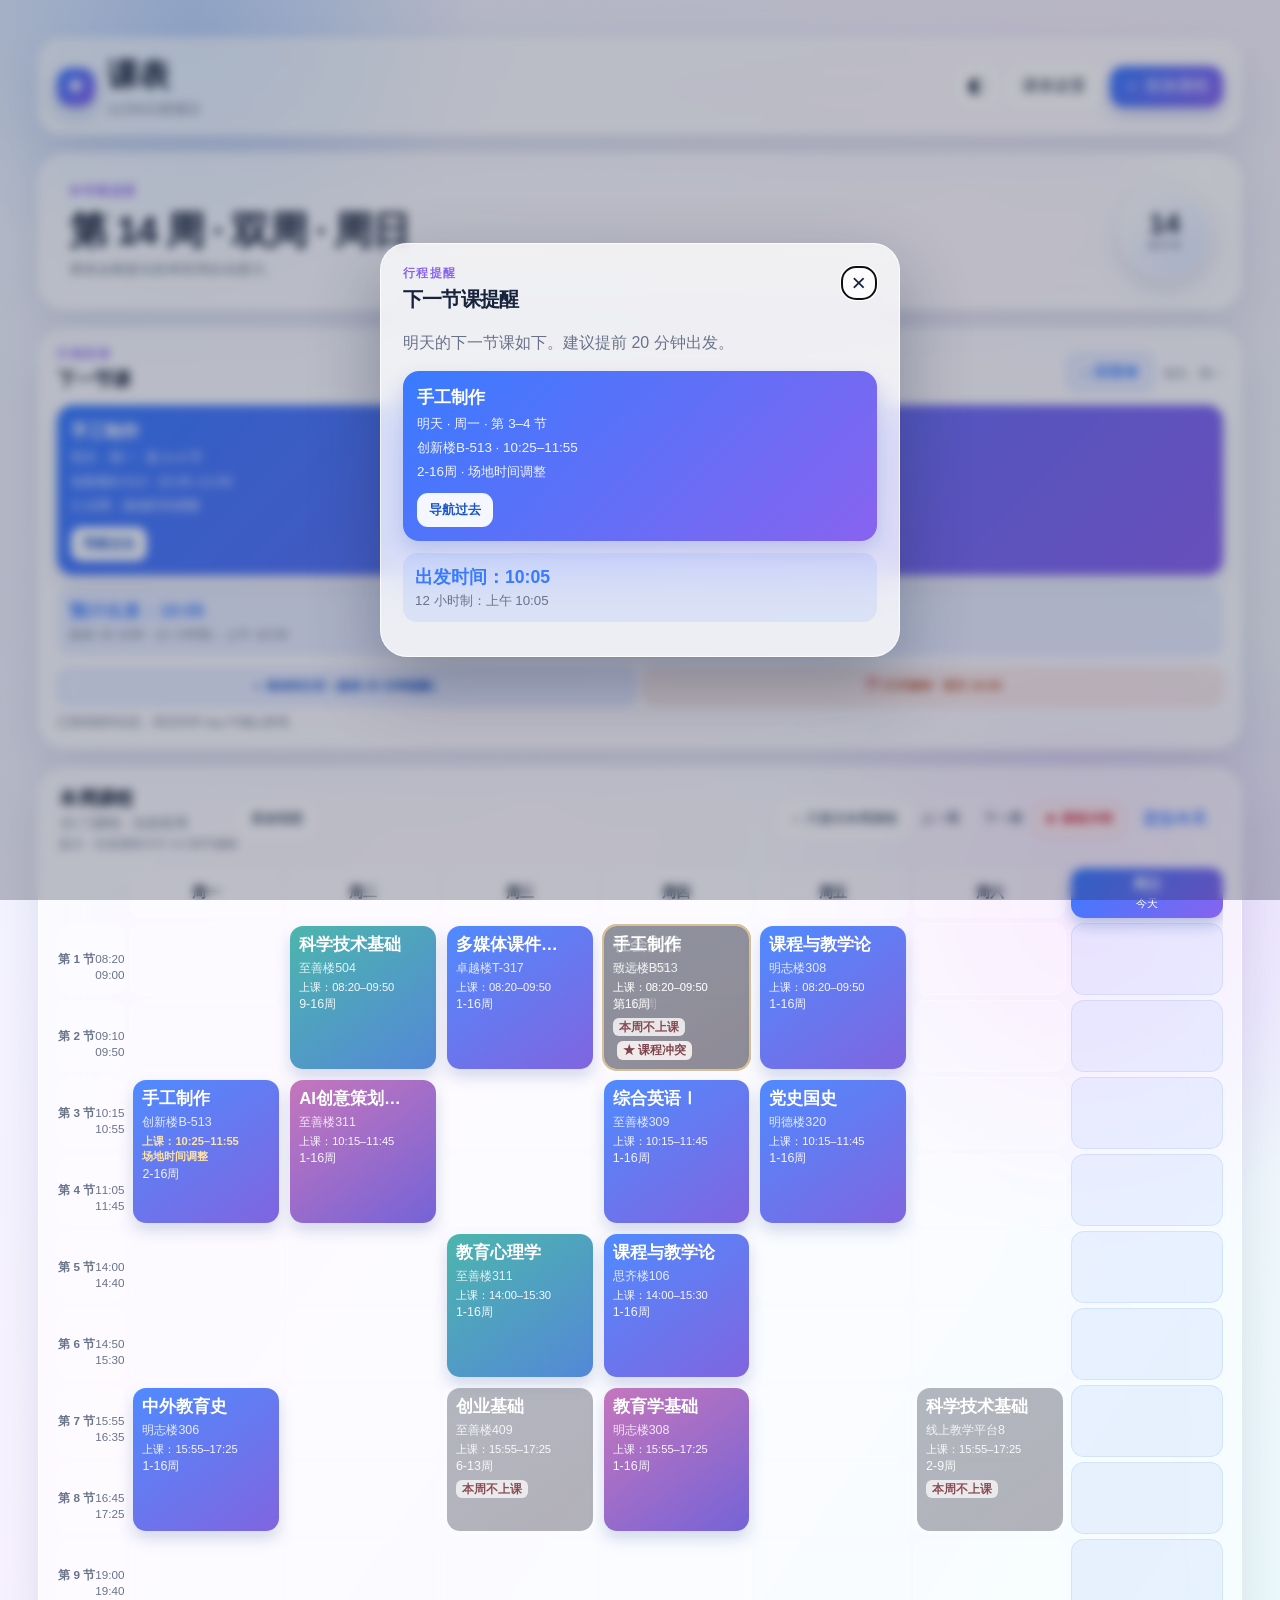
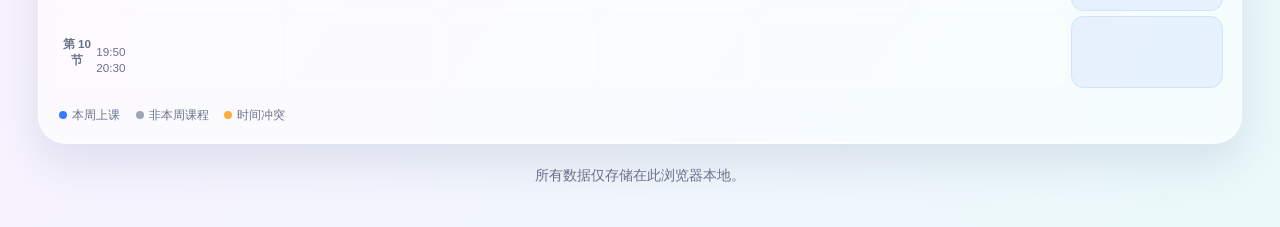
==== index.html @ 473b809e "feat: assist setting next lesson alarm" ====
<!doctype html>
<html lang="zh-CN">
<head>
  <meta charset="utf-8">
  <meta name="viewport" content="width=device-width, initial-scale=1, viewport-fit=cover">
  <meta name="theme-color" content="#eef4ff">
  <meta name="apple-mobile-web-app-capable" content="yes">
  <meta name="apple-mobile-web-app-status-bar-style" content="default">
  <meta name="apple-mobile-web-app-title" content="课表">
  <meta name="mobile-web-app-capable" content="yes">
  <title>V课表</title>
  <link rel="manifest" href="manifest.json">
  <link rel="apple-touch-icon" href="icons/apple-touch-icon.png">
  <link rel="stylesheet" href="styles.css">
  <style>
    .course-name { font-size: 1.05rem; line-height: 1.28; }
    .course-place, .course-week { font-size: .78rem; line-height: 1.35; white-space: nowrap; overflow: hidden; text-overflow: ellipsis; }
    .course-week { margin-top: 2px; opacity: .92; }
    .course.inactive { opacity: 1; filter: saturate(.38); background: linear-gradient(145deg, rgba(97,113,150,.5), rgba(110,100,139,.5)); box-shadow: none; }
    .course-status { display: inline-block; margin-top: 5px; padding: 2px 6px; border-radius: 6px; background: rgba(255,255,255,.72); color: #d9364b; font-size: .74rem; font-weight: 800; line-height: 1.2; }
    .course-conflict-status { display: inline-block; margin: 5px 0 0 4px; padding: 2px 6px; border-radius: 6px; background: rgba(255, 235, 238, .94); color: #c72f46; font-size: .74rem; font-weight: 800; line-height: 1.2; }
    .backup-zone { margin-top: 20px; padding: 13px; border-radius: 15px; background: rgba(57, 123, 255, .08); font-size: .8rem; }
    .backup-zone p { margin: 0 0 9px; color: var(--blue); font-weight: 650; }
    .backup-zone div { display: flex; gap: 8px; flex-wrap: wrap; }
    .backup-zone small { display: block; margin-top: 9px; color: var(--muted); line-height: 1.4; }
    .modal { max-height: calc(100vh - 24px); overflow: auto; }
    .table-actions { display: flex; align-items: center; gap: 4px; }
    .week-only-btn { margin-left: auto; padding: 8px 12px; border-radius: 13px; color: var(--muted); background: rgba(255,255,255,.5); border: 1px solid var(--line); font-size: .84rem; font-weight: 700; }
    .week-only-btn::before { content: '○'; margin-right: 5px; font-size: 1rem; vertical-align: -1px; }
    .week-only-btn.is-active { color: #fff; background: linear-gradient(125deg, var(--blue), var(--violet)); box-shadow: 0 6px 13px rgba(86,111,190,.28); }
    .week-only-btn.is-active::before { content: '✓'; }
    .week-nav { display: flex; gap: 4px; }
    .week-nav-btn { padding: 8px 10px; border-radius: 11px; color: var(--muted); background: transparent; font-size: .8rem; font-weight: 700; }
    .week-nav-btn:hover { background: rgba(255,255,255,.55); color: var(--blue); }
    .current-week-btn { color: var(--blue); background: rgba(57,123,255,.1); }
    .schedule-edit-hint { margin: 4px 0 0; color: var(--muted); font-size: .72rem; }
    .course-time { margin-top: 4px; color: rgba(255,255,255,.94); font-size: .7rem; line-height: 1.25; }
    .course-time.adjusted { color: #ffe4a8; font-weight: 750; }
    .course-time small { display: block; margin-top: 2px; font-size: .66rem; font-weight: 650; }
    .setting-check { display: flex; align-items: center; gap: 9px; padding: 10px 12px; border-radius: 12px; background: rgba(57,123,255,.08); color: var(--ink); }
    .setting-check input { width: auto; margin: 0; accent-color: var(--blue); }
    .reminder-dialog { padding: 22px; }
    .reminder-dialog h2 { font-size: 1.25rem; }
    .reminder-message { margin: 8px 0 16px; color: var(--muted); line-height: 1.55; }
    .reminder-time { margin: 12px 0; padding: 12px; border-radius: 14px; color: var(--ink); background: rgba(57,123,255,.1); }
    .reminder-time strong { display: block; color: var(--blue); font-size: 1.1rem; }
    .reminder-time small { display: block; margin-top: 3px; color: var(--muted); }
    .calendar-actions { display: grid; grid-template-columns: repeat(2, minmax(0, 1fr)); gap: 8px; margin-top: 10px; }
    .calendar-add-btn, .alarm-add-btn { padding: 10px 9px; border-radius: 13px; color: #1b55c8; background: rgba(57,123,255,.1); border: 1px solid rgba(57,123,255,.2); font-size: .78rem; font-weight: 800; line-height: 1.25; }
    .alarm-add-btn { color: #b55330; background: rgba(222,105,65,.1); border-color: rgba(222,105,65,.2); }
    .alarm-help { grid-column: 1 / -1; margin: 0; color: var(--muted); font-size: .72rem; line-height: 1.4; }
    .reminder-course { padding: 14px; border-radius: 16px; color: white; background: linear-gradient(135deg, var(--blue), var(--violet)); box-shadow: 0 8px 18px rgba(70,93,168,.2); }
    .reminder-course h3 { margin: 0; font-size: 1.08rem; }
    .reminder-course p { margin: 6px 0 0; font-size: .84rem; opacity: .92; }
    .reminder-nav-btn { margin-top: 12px; padding: 8px 12px; border-radius: 11px; color: #1b55c8; background: rgba(255,255,255,.94); font-size: .82rem; font-weight: 800; }
    .next-course-card { margin: 18px 0; padding: 18px; border-radius: 28px; }
    .next-course-heading { display: flex; align-items: end; justify-content: space-between; gap: 14px; }
    .next-course-heading h2 { margin: 0; font-size: 1.2rem; letter-spacing: -.04em; }
    .next-course-heading h2.is-current { color: #d94c43; }
    .next-course-heading .muted { text-align: right; font-size: .78rem; }
    .next-course-actions { display: flex; align-items: center; justify-content: flex-end; gap: 9px; }
    .dorm-map-btn { padding: 10px 15px; border-radius: 14px; color: var(--blue); background: rgba(57,123,255,.1); border: 1px solid rgba(57,123,255,.18); font-size: .92rem; font-weight: 800; white-space: nowrap; }
    .next-course-content { margin-top: 12px; }
    .next-course-content .reminder-course { min-height: 0; }
    .current-course-section { margin-top: 14px; }
    .next-lesson-label { margin: 15px 0 7px; color: var(--muted); font-size: .82rem; font-weight: 800; }
    .current-course-section .reminder-course { background: linear-gradient(135deg, #e87961, #b75eaa); }
    .next-course-empty { margin: 0; padding: 12px 0 2px; color: var(--muted); font-size: .88rem; }
    .compact-view-btn { padding: 8px 12px; border-radius: 13px; color: var(--muted); background: rgba(255,255,255,.5); border: 1px solid var(--line); font-size: .84rem; font-weight: 700; }
    .compact-view-btn.is-active { color: #fff; background: linear-gradient(125deg, var(--blue), var(--violet)); box-shadow: 0 6px 13px rgba(86,111,190,.28); }
    .schedule.compact { grid-template-columns: 52px repeat(7, minmax(54px, 1fr)); min-width: 0; gap: 3px; }
    .schedule.compact .course { position: relative; display: grid; grid-template-rows: 1fr 1fr; margin: 1px; padding: 6px 5px; border-radius: 10px; }
    .schedule.compact .course-name, .schedule.compact .course-place { display: -webkit-box; overflow: hidden; overflow-wrap: anywhere; word-break: break-word; -webkit-box-orient: vertical; }
    .schedule.compact .course-name { grid-row: 1; align-self: start; width: 100%; -webkit-line-clamp: 4; font-size: .62rem; line-height: 1.22; }
    .schedule.compact .course-place { grid-row: 2; align-self: start; width: 100%; margin: 0; -webkit-line-clamp: 4; font-size: .55rem; line-height: 1.22; }
    .schedule.compact .course button { position: absolute; top: 2px; right: 2px; z-index: 1; }
    .schedule.compact .course-time, .schedule.compact .course-week, .schedule.compact .course-status, .schedule.compact .course-conflict-status { display: none; }
    .schedule.compact .day-head { font-size: .72rem; }
    .schedule.compact .day-head small { display: none; }
    .conflict-btn { color: #cf3048; background: rgba(255, 237, 240, .74); border: 1px solid rgba(207, 48, 72, .25); border-radius: 13px; padding: 8px 11px; font-weight: 750; font-size: .8rem; }
    .conflict-btn:hover { filter: brightness(.96); }
    .conflict-dialog-content { padding: 22px; }
    .red-eyebrow { color: #cf3048; }
    .conflict-cards { display: grid; gap: 10px; margin-top: 14px; }
    .conflict-card { padding: 13px; border-radius: 15px; background: rgba(255, 243, 245, .72); border: 1px solid rgba(207, 48, 72, .2); }
    .conflict-card h3 { margin: 0; font-size: 1rem; }
    .conflict-card p { margin: 5px 0 0; color: var(--muted); font-size: .82rem; }
    @media (max-width:650px) { .table-toolbar { flex-wrap: wrap; gap: 6px; } .week-only-btn { margin-left: 0; } .week-nav { order: 3; width: 100%; } .table-actions { margin-left: auto; } .conflict-btn { padding: 7px 8px; } .conflict-dialog-content { padding: 18px; } .next-course-card { margin: 12px 0; padding: 14px; border-radius: 22px; } .next-course-heading { align-items: start; } .next-course-heading .muted { max-width: 45%; } .next-course-actions { flex-direction: column; align-items: flex-end; gap: 4px; } .schedule.compact { grid-template-columns: 42px repeat(7, minmax(0, 1fr)); min-width: 0; } .schedule.compact .time-label { font-size: .61rem; line-height: 1.2; } }
    @media (max-width:650px) {
      .topbar { flex-wrap: wrap; }
      .brand { width: 100%; }
      .header-actions { width: 100%; justify-content: flex-end; flex-wrap: wrap; }
      .header-actions .secondary-btn { display: inline-flex; }
      .header-actions .primary-btn, .header-actions .secondary-btn { padding: 9px 11px; font-size: .88rem; }
      .course-name, .course-place { white-space: normal; overflow: visible; text-overflow: clip; overflow-wrap: anywhere; word-break: break-word; }
      .course-name { font-size: .95rem; line-height: 1.2; }
      .course-place { font-size: .72rem; line-height: 1.25; margin-top: 3px; }
      .course-week { white-space: normal; font-size: .7rem; }
      .schedule { grid-template-columns: 64px repeat(7, minmax(102px, 1fr)); min-width: 778px; }
      .course { padding: 7px; }
    }
    @media (pointer: coarse) { .course button { display: none; } }
  </style>
</head>
<body>
  <div class="aurora a"></div><div class="aurora b"></div><div class="grain"></div>
  <main class="app-shell">
    <header class="topbar glass">
      <div class="brand"><span class="brand-mark">✦</span><div><h1 id="scheduleTitle">课表</h1><p id="todayText">正在读取日期…</p></div></div>
      <div class="header-actions">
        <button class="icon-btn" id="themeBtn" aria-label="切换外观">◐</button>
        <button class="secondary-btn" id="settingsBtn">课表设置</button>
        <button class="primary-btn" id="addBtn">＋ 添加课程</button>
      </div>
    </header>

    <section class="hero glass">
      <div><p class="eyebrow">本学期进度</p><h2 id="weekStatus">加载中</h2><p id="termHint" class="muted"></p></div>
      <div class="week-orb"><span id="weekNumber">—</span><small>教学周</small></div>
    </section>

    <section class="next-course-card glass" aria-live="polite">
      <div class="next-course-heading"><div><p class="eyebrow">行程安排</p><h2 id="itineraryTitle">下一节课</h2></div><div class="next-course-actions"><button id="dormMapBtn" class="dorm-map-btn" type="button">⌂ 回宿舍</button><p id="nextCourseStatus" class="muted"></p></div></div>
      <section id="currentCourseSection" class="current-course-section" hidden><div id="currentCourseContent"></div></section>
      <div id="nextCourseContent" class="next-course-content"></div>
    </section>

    <section class="timetable-card glass">
      <div class="table-toolbar"><div><h2>本周课程</h2><p id="scheduleHint" class="muted">课程会随单双周自动显示</p><p class="schedule-edit-hint">提示：长按课程卡片 0.5 秒可编辑</p></div><button id="compactViewBtn" class="compact-view-btn" type="button" aria-pressed="false">紧凑视图</button><button id="weekOnlyBtn" class="week-only-btn" type="button" aria-pressed="false">只显示本周课程</button><div class="week-nav" aria-label="教学周切换"><button id="prevWeekBtn" class="week-nav-btn" type="button">上一周</button><button id="nextWeekBtn" class="week-nav-btn" type="button">下一周</button><button id="currentWeekBtn" class="week-nav-btn current-week-btn" type="button" hidden>回到本周</button></div><div class="table-actions"><button id="conflictBtn" class="conflict-btn" hidden>★ 课程冲突</button><button id="todayBtn" class="text-btn">定位今天</button></div></div>
      <div class="schedule-scroll"><div id="schedule" class="schedule" aria-label="周课表"></div></div>
      <p class="legend"><i class="dot active"></i>本周上课 <i class="dot inactive"></i>非本周课程 <i class="dot conflict"></i>时间冲突</p>
    </section>
    <footer>所有数据仅存储在此浏览器本地。</footer>
  </main>

  <dialog id="courseDialog" class="modal glass">
    <form id="courseForm" method="dialog">
      <div class="modal-head"><div><p class="eyebrow">课程信息</p><h2 id="courseDialogTitle">添加课程</h2></div><button type="button" class="icon-btn close" data-close="courseDialog">×</button></div>
      <input id="courseId" type="hidden">
      <label>课程名称<input id="courseName" required maxlength="40" placeholder="例如：高等数学"></label>
      <label>教学地点<input id="courseLocation" maxlength="50" placeholder="例如：教学楼 A302"></label>
      <div class="form-grid"><label>星期<select id="courseDay"></select></label><label>开始节次<select id="courseStart"></select></label></div>
      <div class="form-grid"><label>连续节数<select id="courseDuration"></select></label><label>上课周类型<select id="courseWeekType"><option value="all">每周</option><option value="odd">单周</option><option value="even">双周</option></select></label></div>
      <div class="form-grid"><label>起始教学周<select id="courseWeekStart"></select></label><label>结束教学周<select id="courseWeekEnd"></select></label></div>
      <p id="conflictNotice" class="notice" hidden></p>
      <div class="modal-actions"><button type="button" class="danger-btn" id="deleteCourseBtn" hidden>删除课程</button><button type="button" class="secondary-btn" data-close="courseDialog">取消</button><button type="submit" class="primary-btn">保存课程</button></div>
    </form>
  </dialog>

  <dialog id="settingsDialog" class="modal glass">
    <form id="settingsForm" method="dialog">
      <div class="modal-head"><div><p class="eyebrow">个性化</p><h2>课表设置</h2></div><button type="button" class="icon-btn close" data-close="settingsDialog">×</button></div>
      <label>课表名称<input id="scheduleName" type="text" maxlength="24" required placeholder="例如：大三下"></label>
      <label>教学周开始日期<input id="termStart" type="date" required></label>
      <p class="field-help">开始日所在的自然周将作为第 1 教学周。</p>
      <div class="form-grid"><label>每天课节数<select id="periodCount"></select></label><label>每节时长（分钟）<input id="periodMinutes" type="number" min="15" max="240" step="5" required></label></div>
      <label class="setting-check"><input id="usePresetTimes" type="checkbox">使用学校作息时间（默认，含午休与晚饭）</label>
      <label>全局课间时长（分钟）<input id="breakMinutes" type="number" min="0" max="120" step="5" required></label>
      <div class="form-grid"><label>第 2–3 节课间（分钟）<input id="breakAfter2" type="number" min="0" max="120" step="5" required></label><label>第 6–7 节课间（分钟）<input id="breakAfter6" type="number" min="0" max="120" step="5" required></label></div>
      <div class="form-grid"><label>午休开始（第 4–5 节间）<input id="lunchStart" type="time" required></label><label>午休结束<input id="lunchEnd" type="time" required></label></div>
      <div class="form-grid"><label>晚饭开始（第 8–9 节间）<input id="dinnerStart" type="time" required></label><label>晚饭结束<input id="dinnerEnd" type="time" required></label></div>
      <label>第一节开始时间<input id="firstTime" type="time" required></label>
      <label>Apple 地图搜索前缀<input id="mapSearchPrefix" type="text" maxlength="60" placeholder="例如：南昌工学院"></label>
      <p class="field-help">导航时会在 Apple 地图中搜索“前缀 楼名”，例如“南昌工学院 明志楼”。</p>
      <label>宿舍位置<input id="dormLocation" type="text" maxlength="80" placeholder="例如：南昌工学院学生公寓 9号楼"></label>
      <div class="backup-zone"><p>备份与恢复</p><div><button type="button" class="secondary-btn" id="exportBtn">导出课表数据</button><button type="button" class="secondary-btn" id="importBtn">导入课表数据</button><input id="importFile" type="file" accept="application/json,.json" hidden></div><small>导入会覆盖当前本机课表，建议先导出备份。</small></div>
      <div class="danger-zone"><p>管理本地数据</p><div><button type="button" class="danger-btn" id="resetBtn">恢复示例课表</button><button type="button" class="danger-btn" id="clearBtn">清空课表</button></div></div>
      <div class="modal-actions"><button type="button" class="secondary-btn" data-close="settingsDialog">取消</button><button type="submit" class="primary-btn">保存设置</button></div>
    </form>
  </dialog>
  <dialog id="conflictDialog" class="modal glass">
    <div class="conflict-dialog-content">
      <div class="modal-head"><div><p class="eyebrow red-eyebrow">需要留意</p><h2>★ 课程冲突</h2></div><button type="button" class="icon-btn close" data-close="conflictDialog">×</button></div>
      <p class="field-help">以下课程安排在同一星期、同一节次。请根据实际上课周次确认，或编辑课程进行调整。</p>
      <div id="conflictCards" class="conflict-cards"></div>
    </div>
  </dialog>
  <dialog id="reminderDialog" class="modal glass">
    <div class="reminder-dialog">
      <div class="modal-head"><div><p class="eyebrow">行程提醒</p><h2 id="reminderTitle">下一节课</h2></div><button type="button" class="icon-btn close" data-close="reminderDialog">×</button></div>
      <div id="reminderBody"></div>
    </div>
  </dialog>
  <script src="app.js"></script>
  <script>
    if ('serviceWorker' in navigator) {
      window.addEventListener('load', () => navigator.serviceWorker.register('./sw.js').catch(error => console.warn('Service Worker 注册失败：', error)));
    }
  </script>
</body>
</html>
---- styles.css ----
:root{color-scheme:light;--ink:#17233c;--muted:#68738a;--glass:rgba(255,255,255,.58);--glass-strong:rgba(255,255,255,.78);--line:rgba(255,255,255,.75);--blue:#397bff;--violet:#8863ef;--shadow:0 18px 44px rgba(74,92,135,.14);--danger:#d84b62}body.dark{color-scheme:dark;--ink:#edf3ff;--muted:#b2bed1;--glass:rgba(20,28,49,.62);--glass-strong:rgba(31,42,70,.82);--line:rgba(207,222,255,.14);--blue:#78a7ff;--violet:#b69aff;--shadow:0 18px 44px rgba(0,0,0,.28)}*{box-sizing:border-box}body{margin:0;min-height:100vh;font-family:-apple-system,BlinkMacSystemFont,"Segoe UI","Microsoft YaHei",sans-serif;color:var(--ink);background:linear-gradient(125deg,#edf4ff 0%,#f8f2ff 43%,#eaf9fa 100%);overflow-x:hidden}body.dark{background:linear-gradient(125deg,#0c1529,#1a1630 48%,#092529)}.aurora{position:fixed;z-index:-2;filter:blur(4px);border-radius:50%;opacity:.72}.aurora.a{width:46vw;height:46vw;top:-22vw;left:-8vw;background:radial-gradient(circle,#a9cbff,transparent 68%)}.aurora.b{width:54vw;height:54vw;bottom:-28vw;right:-12vw;background:radial-gradient(circle,#e5c3ff,transparent 66%)}.grain{position:fixed;inset:0;z-index:-1;opacity:.25;pointer-events:none;background-image:url("data:image/svg+xml,%3Csvg viewBox='0 0 180 180' xmlns='http://www.w3.org/2000/svg'%3E%3Cfilter id='n'%3E%3CfeTurbulence type='fractalNoise' baseFrequency='.8' numOctaves='3' stitchTiles='stitch'/%3E%3C/filter%3E%3Crect width='100%25' height='100%25' filter='url(%23n)' opacity='.12'/%3E%3C/svg%3E")}.app-shell{max-width:1440px;margin:auto;padding:clamp(16px,3vw,42px)}.glass{background:var(--glass);border:1px solid var(--line);box-shadow:var(--shadow),inset 0 1px rgba(255,255,255,.5);backdrop-filter:blur(22px) saturate(140%);-webkit-backdrop-filter:blur(22px) saturate(140%)}.topbar{display:flex;align-items:center;justify-content:space-between;padding:15px 18px;border-radius:24px;gap:18px}.brand{display:flex;align-items:center;gap:12px}.brand h1,.hero h2,.timetable-card h2,.modal h2{margin:0;letter-spacing:-.04em}.brand p,.muted,footer{margin:3px 0 0;color:var(--muted);font-size:.87rem}.brand-mark{display:grid;place-items:center;width:38px;height:38px;border-radius:14px;color:white;background:linear-gradient(135deg,var(--blue),var(--violet));box-shadow:0 8px 18px #6c87bf70}.header-actions{display:flex;align-items:center;gap:9px}button{font:inherit;color:inherit;border:0;cursor:pointer;transition:transform .18s ease,filter .18s ease,background .18s ease}button:active{transform:scale(.96)}.primary-btn,.secondary-btn,.icon-btn,.text-btn,.danger-btn{border-radius:14px;padding:10px 14px}.primary-btn{background:linear-gradient(125deg,var(--blue),var(--violet));color:white;box-shadow:0 7px 15px #617bc363}.secondary-btn,.icon-btn{background:var(--glass-strong);border:1px solid var(--line)}.icon-btn{font-size:1.15rem;padding:8px 11px}.text-btn{background:transparent;color:var(--blue);font-weight:600}.hero{display:flex;justify-content:space-between;align-items:center;margin:18px 0;padding:clamp(18px,3vw,30px);border-radius:28px;min-height:138px;overflow:hidden;position:relative}.hero:after{content:"";position:absolute;width:180px;height:180px;right:-52px;top:-72px;border-radius:50%;background:radial-gradient(circle,rgba(255,255,255,.8),transparent 65%)}.eyebrow{text-transform:uppercase;letter-spacing:.12em;font-weight:700;font-size:.72rem;color:var(--violet);margin:0 0 5px}.hero h2{font-size:clamp(1.55rem,3.2vw,2.45rem)}.week-orb{z-index:1;display:grid;place-content:center;text-align:center;width:92px;height:92px;flex:none;border-radius:50%;background:linear-gradient(135deg,rgba(255,255,255,.86),rgba(189,211,255,.48));border:1px solid rgba(255,255,255,.85);box-shadow:inset 0 2px 8px #fff9,0 10px 24px #7996bf42}.week-orb span{font-weight:800;font-size:1.75rem;line-height:1}.week-orb small{color:var(--muted);font-size:.7rem}.timetable-card{padding:18px;border-radius:28px}.table-toolbar{display:flex;justify-content:space-between;align-items:center;margin:0 2px 16px}.table-toolbar h2{font-size:1.2rem}.schedule-scroll{overflow:auto;padding-bottom:4px}.schedule{--periods:8;display:grid;grid-template-columns:68px repeat(7,minmax(106px,1fr));grid-template-rows:50px repeat(var(--periods),72px);min-width:810px;position:relative;gap:5px}.corner,.day-head,.time-label,.slot{border-radius:13px}.corner{background:transparent}.day-head{display:flex;align-items:center;justify-content:center;flex-direction:column;font-weight:700;font-size:.88rem;background:rgba(255,255,255,.28)}.day-head small{font-size:.7rem;font-weight:500;color:var(--muted);margin-top:2px}.day-head.today{color:white;background:linear-gradient(135deg,var(--blue),var(--violet));box-shadow:0 7px 16px #5979b96e}.day-head.today small{color:#fff}.time-label{display:flex;align-items:center;justify-content:center;text-align:center;font-size:.73rem;color:var(--muted);line-height:1.35;background:rgba(255,255,255,.24)}.slot{grid-column:auto;grid-row:auto;background:rgba(255,255,255,.19);border:1px solid rgba(255,255,255,.3)}.slot.today-col{background:rgba(100,151,255,.10);border-color:rgba(100,151,255,.16)}.course{z-index:2;align-self:stretch;margin:3px;padding:8px 9px;border-radius:13px;color:#fff;background:linear-gradient(145deg,#508aff,#8065df);box-shadow:0 8px 15px rgba(68,94,165,.22);overflow:hidden;animation:rise .32s ease both}.course:nth-of-type(3n){background:linear-gradient(145deg,#4cb5ad,#5488d7)}.course:nth-of-type(4n){background:linear-gradient(145deg,#c576bc,#7563d7)}.course.inactive{opacity:.24;filter:saturate(.45);box-shadow:none}.course.conflicted{outline:2px solid #ffbb53;box-shadow:0 0 0 4px #ffbb5340}.course-name{font-weight:750;font-size:.86rem;white-space:nowrap;overflow:hidden;text-overflow:ellipsis}.course-place{font-size:.7rem;opacity:.84;margin-top:4px;white-space:nowrap;overflow:hidden;text-overflow:ellipsis}.course button{float:right;margin:-3px -4px 0 5px;width:22px;height:22px;border-radius:50%;color:#fff;background:#ffffff2d;opacity:0}.course:hover button,.course:focus-within button{opacity:1}.legend{margin:15px 2px 1px;color:var(--muted);font-size:.76rem}.dot{display:inline-block;width:8px;height:8px;border-radius:50%;margin:0 5px 0 12px}.dot:first-child{margin-left:0}.dot.active{background:var(--blue)}.dot.inactive{background:#9da6b5}.dot.conflict{background:#ffad42}@keyframes rise{from{opacity:0;transform:translateY(7px)}to{opacity:1;transform:none}}footer{text-align:center;padding:20px 0 4px}.modal{color:var(--ink);width:min(520px,calc(100vw - 26px));border:1px solid var(--line);border-radius:27px;padding:0;background:var(--glass-strong);box-shadow:0 28px 70px #16244255}.modal::backdrop{background:rgba(22,31,53,.28);backdrop-filter:blur(5px)}.modal form{padding:22px}.modal-head{display:flex;justify-content:space-between;align-items:start;margin-bottom:18px}.close{font-size:1.55rem;line-height:1;padding:4px 10px}label{display:block;font-size:.82rem;font-weight:650;margin:13px 0}input,select{width:100%;display:block;margin-top:6px;padding:11px 12px;border-radius:12px;color:var(--ink);background:rgba(255,255,255,.5);border:1px solid var(--line);font:inherit;outline-color:var(--blue)}body.dark input,body.dark select{background:#ffffff12}.form-grid{display:grid;grid-template-columns:1fr 1fr;gap:12px}.field-help{font-size:.77rem;color:var(--muted);margin:-6px 0 10px}.notice{font-size:.8rem;line-height:1.45;padding:9px 11px;border-radius:11px;color:#87551b;background:#ffcb7a4d}.modal-actions{display:flex;justify-content:flex-end;gap:10px;margin-top:22px}.danger-zone{margin-top:20px;padding:13px;border-radius:15px;background:rgba(216,75,98,.08);font-size:.8rem}.danger-zone p{margin:0 0 9px;color:var(--danger);font-weight:650}.danger-zone div{display:flex;gap:8px;flex-wrap:wrap}.danger-btn{padding:7px 10px;color:var(--danger);background:transparent;border:1px solid #d84b6259;font-size:.78rem}@media(max-width:650px){.app-shell{padding:12px}.topbar{align-items:flex-start}.header-actions{justify-content:flex-end;flex-wrap:wrap}.header-actions .secondary-btn{display:none}.brand h1{font-size:1.1rem}.hero{margin:12px 0;min-height:120px}.timetable-card{padding:13px;border-radius:22px}.schedule{grid-template-columns:55px repeat(7,minmax(88px,1fr));grid-template-rows:46px repeat(var(--periods),68px);min-width:680px}.legend{line-height:2}.modal form{padding:18px}.form-grid{gap:8px}.week-orb{width:78px;height:78px}}@media(prefers-reduced-motion:reduce){*,*:before,*:after{animation-duration:.01ms!important;transition-duration:.01ms!important}}
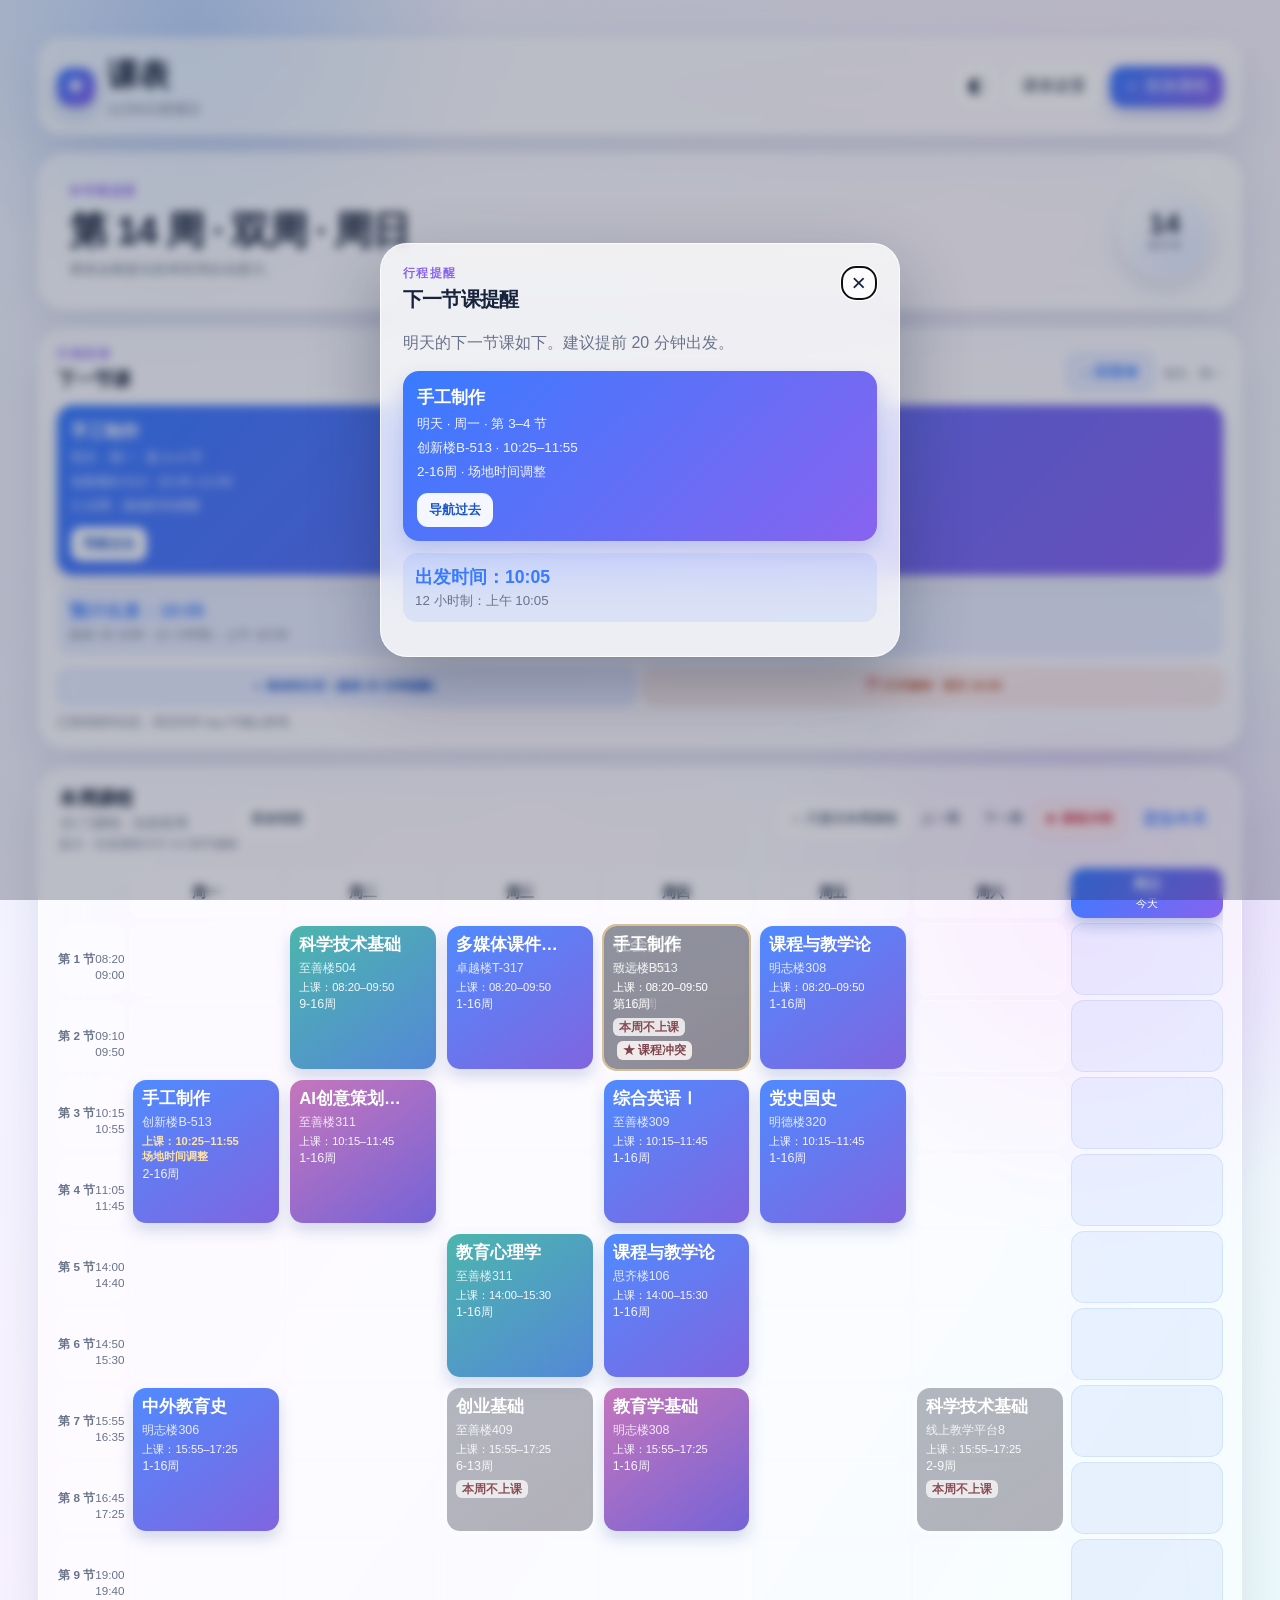
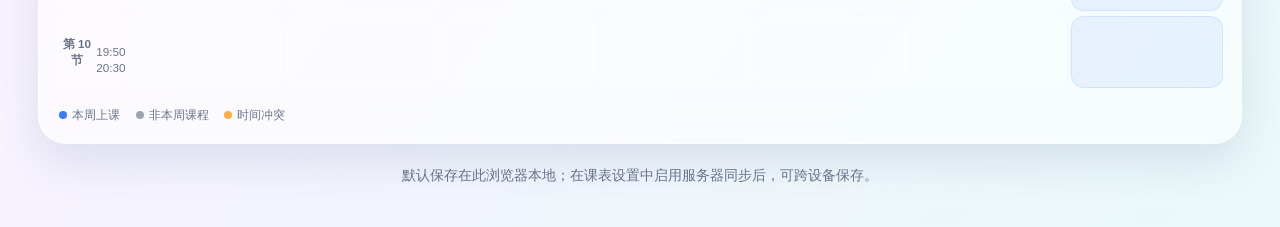
==== commit dad80b3c: "feat: add user sync and web push backend" ====
--- a/index.html
+++ b/index.html
@@ -49,6 +49,12 @@
     .calendar-add-btn, .alarm-add-btn { padding: 10px 9px; border-radius: 13px; color: #1b55c8; background: rgba(57,123,255,.1); border: 1px solid rgba(57,123,255,.2); font-size: .78rem; font-weight: 800; line-height: 1.25; }
     .alarm-add-btn { color: #b55330; background: rgba(222,105,65,.1); border-color: rgba(222,105,65,.2); }
     .alarm-help { grid-column: 1 / -1; margin: 0; color: var(--muted); font-size: .72rem; line-height: 1.4; }
+    .sync-zone { margin-top: 16px; padding: 14px; border: 1px solid var(--line); border-radius: 16px; background: rgba(57,123,255,.06); }
+    .sync-zone > p { margin: 0 0 9px; font-weight: 800; }
+    .sync-zone label { margin-top: 9px; }
+    .sync-actions { display: flex; flex-wrap: wrap; gap: 8px; margin-top: 10px; }
+    .sync-zone small { display: block; margin-top: 8px; color: var(--muted); line-height: 1.4; }
+    .sync-zone small.sync-error { color: #c84d45; }
     .reminder-course { padding: 14px; border-radius: 16px; color: white; background: linear-gradient(135deg, var(--blue), var(--violet)); box-shadow: 0 8px 18px rgba(70,93,168,.2); }
     .reminder-course h3 { margin: 0; font-size: 1.08rem; }
     .reminder-course p { margin: 6px 0 0; font-size: .84rem; opacity: .92; }
@@ -130,7 +136,7 @@
       <div class="schedule-scroll"><div id="schedule" class="schedule" aria-label="周课表"></div></div>
       <p class="legend"><i class="dot active"></i>本周上课 <i class="dot inactive"></i>非本周课程 <i class="dot conflict"></i>时间冲突</p>
     </section>
-    <footer>所有数据仅存储在此浏览器本地。</footer>
+    <footer>默认保存在此浏览器本地；在课表设置中启用服务器同步后，可跨设备保存。</footer>
   </main>
 
   <dialog id="courseDialog" class="modal glass">
@@ -163,6 +169,7 @@
       <label>Apple 地图搜索前缀<input id="mapSearchPrefix" type="text" maxlength="60" placeholder="例如：南昌工学院"></label>
       <p class="field-help">导航时会在 Apple 地图中搜索“前缀 楼名”，例如“南昌工学院 明志楼”。</p>
       <label>宿舍位置<input id="dormLocation" type="text" maxlength="80" placeholder="例如：南昌工学院学生公寓 9号楼"></label>
+      <div class="sync-zone"><p>服务器同步</p><label>用户 ID<input id="userId" type="text" maxlength="40" placeholder="Admin"></label><label>同步密钥<input id="syncKey" type="password" autocomplete="off" placeholder="由服务器管理员提供"></label><label>服务器地址<input id="syncEndpoint" type="url" maxlength="160" placeholder="https://api.vincentlee.asia/class-table"></label><div class="sync-actions"><button type="button" class="secondary-btn" id="syncPullBtn">从服务器拉取</button><button type="button" class="secondary-btn" id="syncPushBtn">上传到服务器</button></div><div class="sync-actions"><button type="button" class="secondary-btn" id="pushEnableBtn">启用课前推送</button><button type="button" class="secondary-btn" id="pushDisableBtn">关闭课前推送</button></div><small id="syncStatus">未启用服务器同步；本机仍可离线使用。</small><small id="pushStatus">课前推送需要将本应用添加到 iPhone/iPad 主屏幕，并允许通知。</small></div>
       <div class="backup-zone"><p>备份与恢复</p><div><button type="button" class="secondary-btn" id="exportBtn">导出课表数据</button><button type="button" class="secondary-btn" id="importBtn">导入课表数据</button><input id="importFile" type="file" accept="application/json,.json" hidden></div><small>导入会覆盖当前本机课表，建议先导出备份。</small></div>
       <div class="danger-zone"><p>管理本地数据</p><div><button type="button" class="danger-btn" id="resetBtn">恢复示例课表</button><button type="button" class="danger-btn" id="clearBtn">清空课表</button></div></div>
       <div class="modal-actions"><button type="button" class="secondary-btn" data-close="settingsDialog">取消</button><button type="submit" class="primary-btn">保存设置</button></div>
